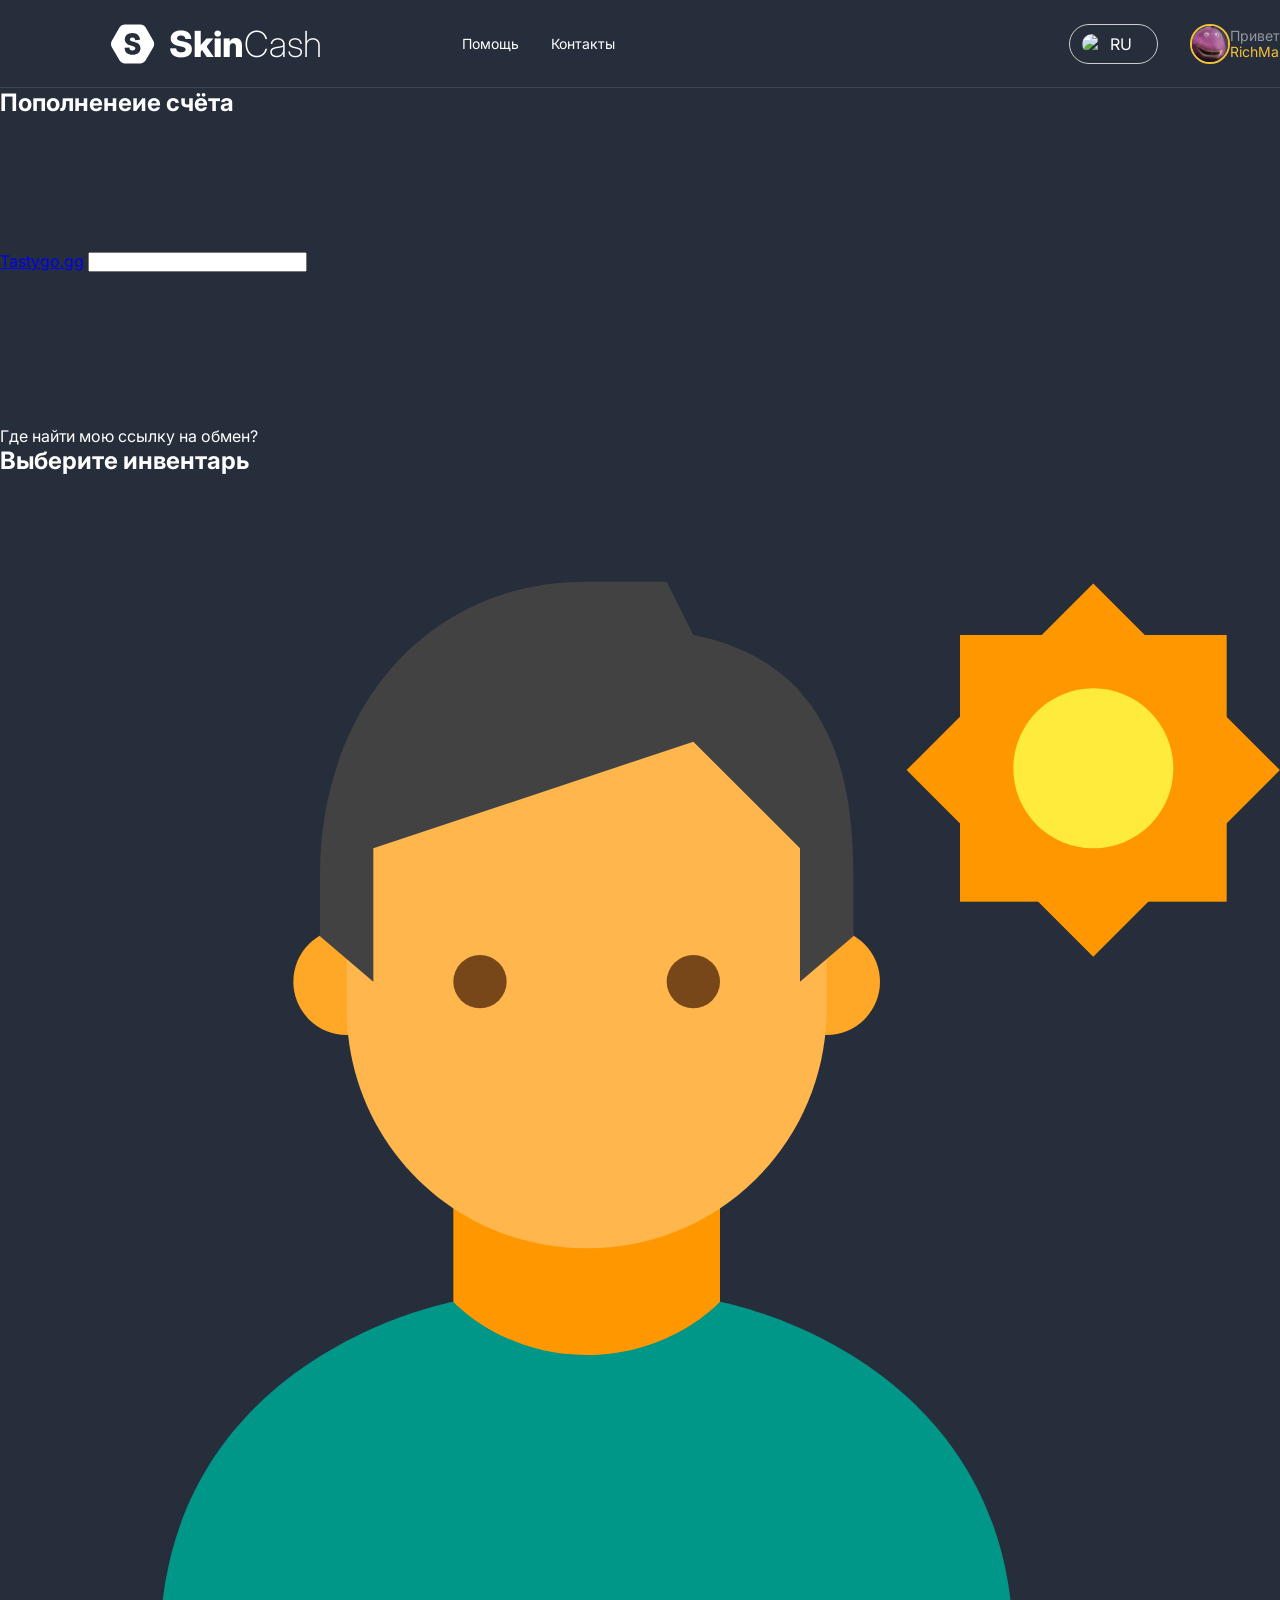
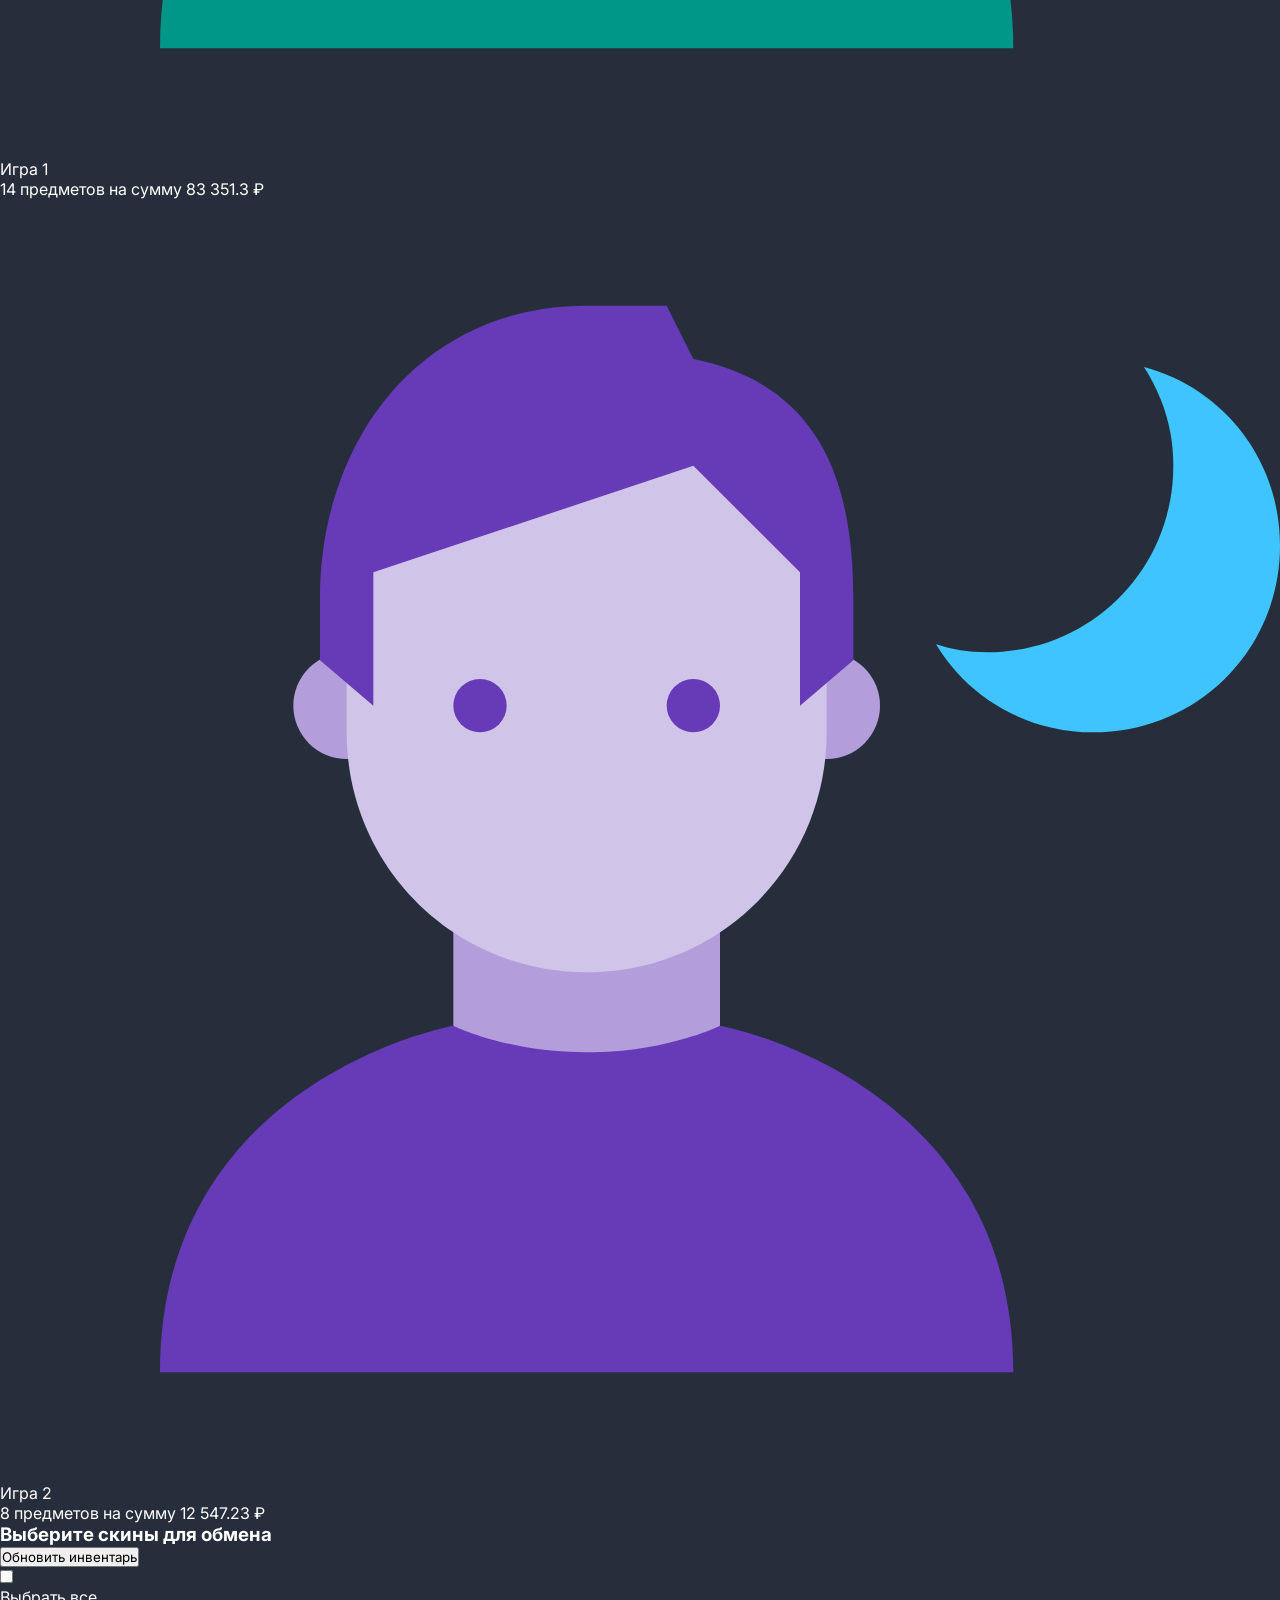
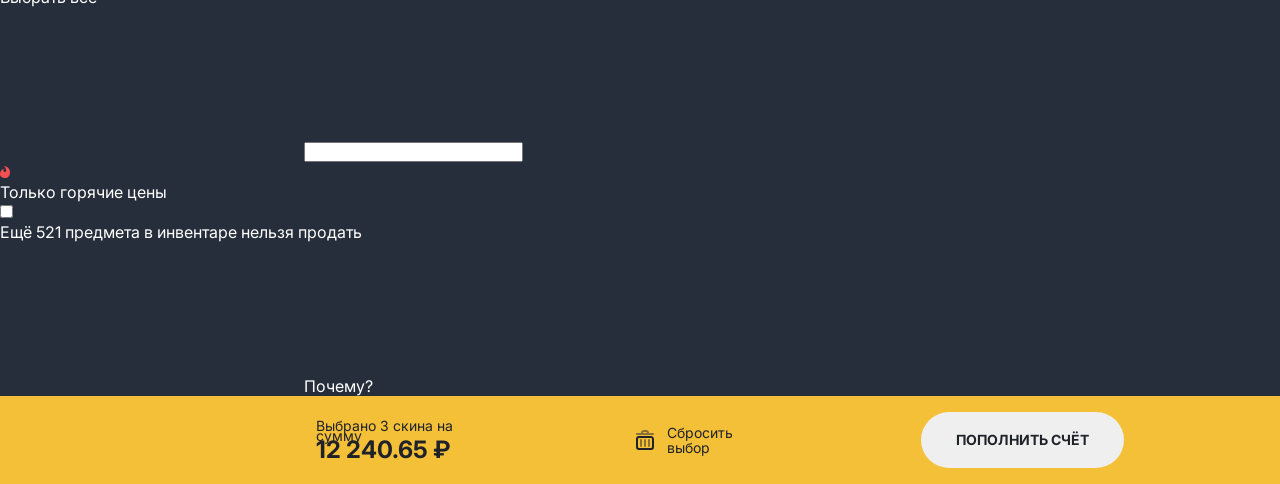
==== index.html @ 3072dd74 "working" ====
<!DOCTYPE html>
<html lang="en">
<head>
    <meta charset="UTF-8">
    <meta name="viewport" content="width=device-width, initial-scale=1.0">
    <title>Document</title>
    <link rel="stylesheet" href="styles/reset.css">         <!-- СБРОС СТИЛЕЙ -->
    <link rel="stylesheet" href="styles/header.css">        <!-- ХЕДЕР СТИЛИ -->
    <link rel="stylesheet" href="styles/items_gallery.css"> <!-- СТИЛИ ГАЛЕРЕи СКИНОВ -->
    <link rel="stylesheet" href="">
    <link rel="stylesheet" href="styles/footer.css">        <!-- СТИЛИ ФУТЕРА -->
    
    <!-- ШРИФТЫ С ГУГЛА -->
    <link rel="preconnect" href="https://fonts.googleapis.com">
    <link rel="preconnect" href="https://fonts.gstatic.com" crossorigin>
    <link href="https://fonts.googleapis.com/css2?family=Inter:ital,opsz,wght@0,14..32,100..900;1,14..32,100..900&display=swap" rel="stylesheet">
</head>
<body>
    <header>
        <div                 class="header_inner">
            <div             class="header_logo">
                <img         class="logo" src="img/logo.svg" alt="Логотип сайта">
                <div         class="logo_text"><span>Skin</span>Cash</div>
            </div>
            <nav             class="header_menu">
                <ul          class="menu_list">
                    <li      class="menu_item"><a class="link" href="#">Помощь</a></li>
                    <li      class="menu_item"><a class="link" href="#">Контакты</a></li>
                </ul>
            </nav>
            <div             class="custom-select" id="language-selector">
                <div         class="selected-option">
                    <img     src="https://flagcdn.com/ru.svg" alt="RU" />
                RU
                </div>
                <div         class="options">
                    <div     class="option" data-lang="RU">
                        <img src="https://flagcdn.com/ru.svg" alt="RU" /> RU
                    </div>
                    <div     class="option" data-lang="EN">
                        <img src="https://flagcdn.com/gb.svg" alt="EN" /> EN
                    </div>
                </div>
                <svg>
                    
                </svg>
            </div>

            <div             class="header_user">
                <img         class="user_logo" src="img/u_avatar.png" alt="Иконка пользователя">

                <div         class="user_text__container">
                    <p       class="user_text">Привет, </p>
                    <p       class="user_text_name">RichMan90210</p>
                </div>

                <div         class="user_menu">
                    <ul      class="menu_list">
                        <li  class="list_item">Профиль</li>
                        <li  class="list_item">Настройки</li>
                        <li  class="list_item">Выход</li>
                    </ul>
                </div>

                <svg>
                    
                </svg>
            </div>
        </div>
    </header>

    <main>
        <section             class="hero">
           <h1               class="hero_title">Пополненеие счёта</h1>
           <a                class="hero_link" href="#">Tastygo.gg</a>
           <input            class="hero_input" placeholder=" " type="text" name="" id="">
           <svg              class="hero_input_svg"></svg>
           <div              class="hero_question_container">
               <svg          class="hero_question_svg"></svg>
               <p            class="hero_question_text">Где найти мою ссылку на обмен?</p>
           </div>
        </section>

           <section              class="inventory">
               <h2               class="inventory_title">Выберите инвентарь</h2>
               <div              class="inventory__chooser">
                <ul>
                    <li          class="chooser_item active" data-game="game1">
                        <img     class="chooser_icon" src="img/gallery/portrait_mode.svg" alt="Игра 1">
                        <div     class="chooser_text_container">
                            <p   class="c_title">Игра 1</p>
                            <p   class="c_text">14 предметов на сумму <span class="chooser_cost">83 351.3 ₽</span></p>
                        </div>
                    </li>
                    <li         class="chooser_item active" data-game="game2">
                        <img    class="chooser_icon" src="img/gallery/night_portrait.svg" alt="Игра 2">
                        <div    class="chooser_text_container">
                            <p  class="chooser_title">Игра 2</p>
                            <p  class="chooser_text">8 предметов на сумму<span class="chooser_cost"> 12 547.23 ₽</span></p>
                        </div>
                    </li>
                </ul>
               </div>
               <h3              class="skin_choose">Выберите скины для обмена</h3>
                    
               <button          class="chooser_btn_refresh">Обновить инвентарь</button>
               <div             class="skins">
                    <div        class="skins_top">
                        <input  type="checkbox">
                        <p      class="choose_all">Выбрать все</p>
                        <svg>
                        </svg>
                        <input  class="skins_search" type="search">
                        <div    class="hotskins">
                            <img src="img/hot.svg" alt="">
                            <p  class="hotskins_text">Только горячие цены</p>
                            <input type="checkbox">
                        </div>
                        <div    class="skins_range">
                            <!-- выпадющий список  -->
                        </div>
                    </div>
           </section>

                <div        class="skins_gallery">
                    <div    class="skins-gallery" id="skins-gallery">
                        <!-- Тут будут скины, динамически подгружаемые -->
                    </div>
                </div>

                <div        class="skins_couter_summary">
                    <p      class="skins_left">Ещё 521 предмета в инвентаре нельзя продать</p>
                    <div    class="summary_inner">
                        <svg></svg>
                        <span>Почему?</span>
                    </div>
                </div>
           </div>
        
    </main>

    <footer>
        <div                class="footer_inner">
            <div            class="footer_item">
                <p          class="footer_item_text">Выбрано 3 скина на сумму</p>
                <p          class="footer_item_text_cost">12 240.65 ₽</p>
            </div>
            <div            class="footer_drop">
                <img        class="footer_drop_icon" src="img/drop.svg" alt="Иконка сброса">
                <p          class="footer_drop_text">Сбросить выбор</p>
            </div>
            <div            class="footer_btn">
                <button     class="bill">
                    Пополнить счёт
                </button>
            </div>
        </div>
    </footer>
    <script src="script/header_lang_script.js"></script>
    <script src="script/user_menu.js"></script>
    <script src="script/items_gallery.js"></script>
</body>
</html>
---- styles/header.css ----
header {
    width: 1440px;
    height: 88px;
    border-bottom: 1px solid #3D4554;
}

.header_inner {
    display: flex;
    align-items: center;
    width: 100%;
    height: 100%;
    margin-left: 111px;
}

.header_logo {
  display: flex;
  margin-right: 140px;
}

.logo {
  width: 44px;
  height: 40px;
  margin-right: 14px;
}

.logo_text span {
  font-size: 36px;
  font-weight: 800;  
}

.logo_text {
    font-size: 36px;
    font-weight: 200;
}

.header_menu {
  font-weight: normal;
  font-size: 14px;
  line-height: 1.1;
}

.header_logo,
.header_menu,
.custom-select,
.header_user {
  display: flex;
  align-items: center;
}

.menu_list {
    display: flex;
    gap: 32px;
    margin-right: 454px;
    & a {
      text-decoration: none;
      color: #fff;
    }    
}

/* ВНИМАНИЕ!!!! ДАЛЕЕ СЕКЦИИ ВАЙБОКОДИНГА!!! */
 /* Общие стили для селектора */
#language-selector {
    width: 89px;
    height: 40px;
    border: 1px solid #ccc;
    border-radius: 20px;
    cursor: pointer;
    position: relative;
    font-family: Arial, sans-serif;
    margin-right: 32px;
  }

  .selected-option {
    display: flex;
    align-items: center;
    height: 100%;
  }

  .selected-option img {
    width: 20px;
    height: 20px;
    margin: 12px 8px 12px 12px;
    border-radius: 50%;
  }

  .options {
    display: none;
    position: absolute;
    top: 100%;
    left: 0;
    width: 100%;
    border: none;
    border-radius: 0 0 8px 8px;
    background: transparent;
    z-index: 2;
  }

  #language-selector.open .options {
    display: flex;
    flex-direction: column;
  }

  .option {
    display: flex;
    align-items: center;
    cursor: pointer;
    padding-left: 12px;
  }

  .option img {
    width: 20px;
    height: 20px;
    margin-right: 8px;
    border-radius: 50%;
  }

  .option:hover {
    background-color: #3D4554;
  }

  /* user меню */
  .header_user {
  position: relative; /* чтобы позиционировать меню внутри */
  display: inline-block;
}

.user_menu {
  position: absolute;
  top: 100%;
  right: 0;
  background: #fff;
  border: 1px solid #3D4554;
  border-radius: 4px;
  opacity: 0;
  visibility: hidden;
  transform: translateY(-10px);
  transition: opacity 0.3s, transform 0.3s, visibility 0.3s;
  z-index: 2;
  min-width: 150px;
}

.header_user.show .user_menu {
  opacity: 1;
  visibility: visible;
  transform: translateY(0);
}

.user_menu ul {
  list-style: none;
  margin: 0;
  padding: 0;
}

.user_menu li {
  padding: 10px;
  cursor: pointer;
}

.user_menu li:hover {
  background-color: #f0f0f0;
}

.header_user {
  display: flex;
}

.user_logo {
  width: 40px;
  height: 40px;
  border: 2px solid #F4C038;
  border-radius: 50%;
}

.user_text {
  font-family: "Inter", sans-serif;
  font-weight: normal;
  font-size: 14px;
  line-height: 1.1;
  color: #FFF;
  opacity: 0.5;
}
.user_text_name {
  font-family: "Inter", sans-serif;
  font-weight: normal;
  font-size: 14px;
  line-height: 1.1;
  color: #F4C038;
}
---- styles/items_gallery.css ----
.skin-item {
  border: 2px solid transparent;
  cursor: pointer;
  display: inline-block;
  margin: 5px;
  padding: 5px;
  border-radius: 4px;
  transition: border 0.2s;
}
.skin-item.selected {
  border-color: rgb(5, 248, 191);
}

.chooser_item.active {
  background-color: transparent; /* или что-то ещё */
}
---- styles/footer.css ----
footer {
    width: 1440px;
    height: 88px;
    /* display: flex;
    justify-content: space-between;
    align-items: center; */
}

.footer_inner{
    display: flex;
    justify-content: space-between;
    align-items: center;
    height: 88px;
    background-color: #F4C038;
}

.footer_item {
    width: 168px;
    margin-left: 316px;
}

.footer_item_text {
    font-family: "Inter", sans-serif;
    font-weight: normal;
    font-size: 14px;
    line-height: 0.7;
    color: #20222A;
}

.footer_item_text_cost {
    font-family: "Inter", sans-serif;
    font-weight: bold;
    font-size: 24px;
    line-height: 0.75;
    color: #20222A;
}

.footer_drop {
    display: flex;
    width: 135px;
    align-items: center;
}
.footer_drop_icon {
    width: 20px;
    height: 20px;
    margin-right: 12px;
}

.footer_drop_text {
    font-weight: regular;
    font-size: 14px;
    line-height: 1.1;
    color: #20222A;
}

.footer_btn{
    margin-right: 316px;
}

.bill {
    width: 203px;
    height: 56px;
    border-radius: 48px;
    border: none;
    font-family: "Inter", sans-serif;
    font-weight: bold;
    font-size: 14px;
    line-height: 0.875;
    text-transform: uppercase;
    color: #20222A;
}
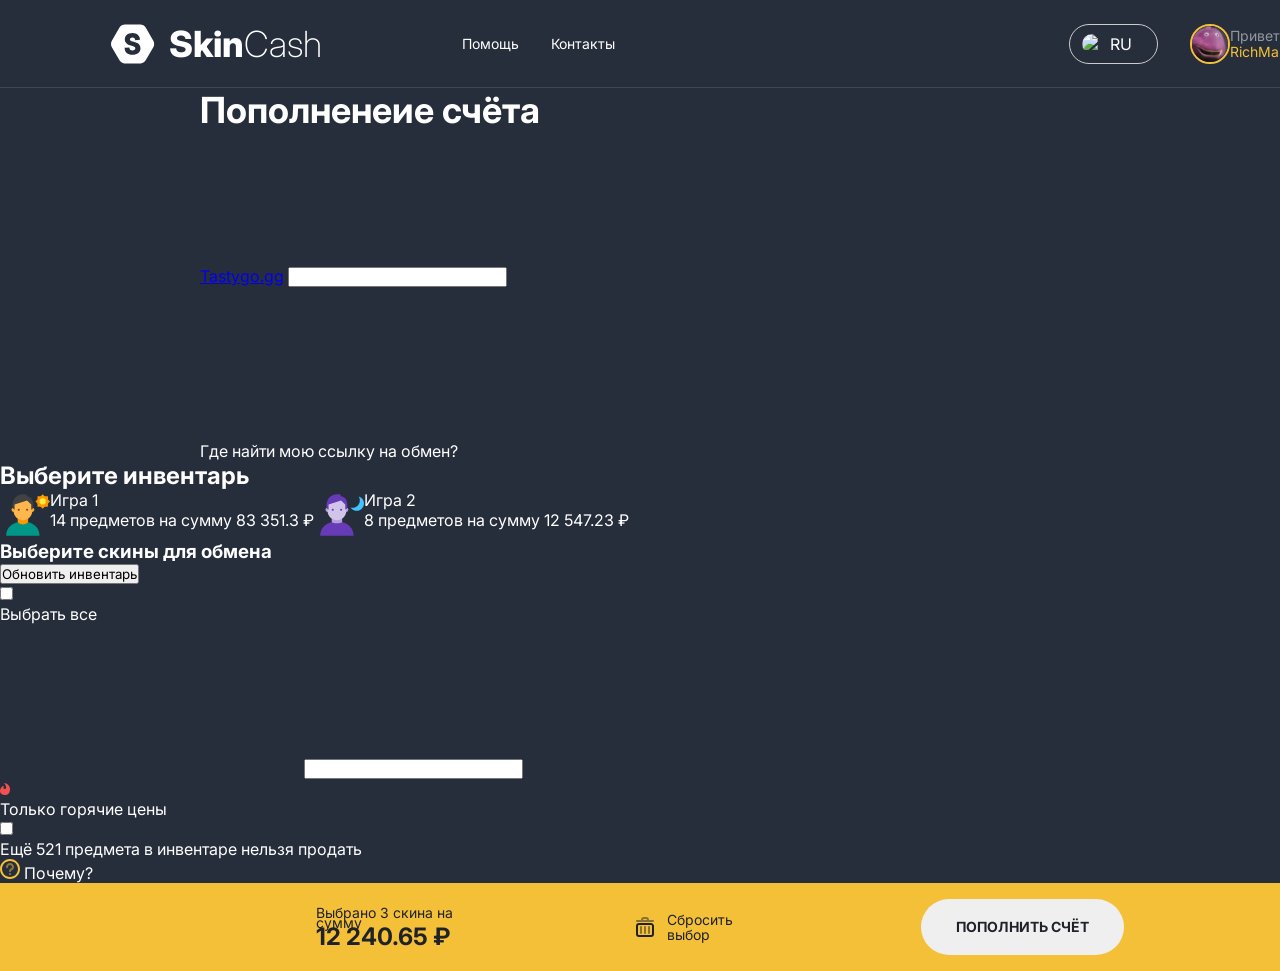
==== commit 8c5c4498: "update" ====
--- a/index.html
+++ b/index.html
@@ -7,7 +7,7 @@
     <link rel="stylesheet" href="styles/reset.css">         <!-- СБРОС СТИЛЕЙ -->
     <link rel="stylesheet" href="styles/header.css">        <!-- ХЕДЕР СТИЛИ -->
     <link rel="stylesheet" href="styles/items_gallery.css"> <!-- СТИЛИ ГАЛЕРЕи СКИНОВ -->
-    <link rel="stylesheet" href="">
+    <link rel="stylesheet" href="styles/hero.css">
     <link rel="stylesheet" href="styles/footer.css">        <!-- СТИЛИ ФУТЕРА -->
     
     <!-- ШРИФТЫ С ГУГЛА -->
@@ -81,57 +81,55 @@
            </div>
         </section>
 
-           <section              class="inventory">
-               <h2               class="inventory_title">Выберите инвентарь</h2>
-               <div              class="inventory__chooser">
-                <ul>
-                    <li          class="chooser_item active" data-game="game1">
-                        <img     class="chooser_icon" src="img/gallery/portrait_mode.svg" alt="Игра 1">
-                        <div     class="chooser_text_container">
-                            <p   class="c_title">Игра 1</p>
-                            <p   class="c_text">14 предметов на сумму <span class="chooser_cost">83 351.3 ₽</span></p>
+           <section                 class="inventory">
+               <h2                  class="inventory_title">Выберите инвентарь</h2>
+               <div                 class="inventory__chooser">
+                <ul                 class="choose_container">
+                    <li             class="chooser_item active" data-game="game1">
+                        <img        class="chooser_icon" src="img/gallery/portrait_mode.svg" alt="Игра 1">
+                        <div        class="chooser_text_container">
+                            <p      class="c_title">Игра 1</p>
+                            <p      class="c_text">14 предметов на сумму <span class="chooser_cost">83 351.3 ₽</span></p>
                         </div>
                     </li>
-                    <li         class="chooser_item active" data-game="game2">
-                        <img    class="chooser_icon" src="img/gallery/night_portrait.svg" alt="Игра 2">
-                        <div    class="chooser_text_container">
-                            <p  class="chooser_title">Игра 2</p>
-                            <p  class="chooser_text">8 предметов на сумму<span class="chooser_cost"> 12 547.23 ₽</span></p>
+                    <li             class="chooser_item" data-game="game2">
+                        <img        class="chooser_icon" src="img/gallery/night_portrait.svg" alt="Игра 2">
+                        <div        class="chooser_text_container">
+                            <p      class="chooser_title">Игра 2</p>
+                            <p      class="chooser_text">8 предметов на сумму<span class="chooser_cost"> 12 547.23 ₽</span></p>
                         </div>
                     </li>
                 </ul>
                </div>
-               <h3              class="skin_choose">Выберите скины для обмена</h3>
+               <h3                  class="skin_choose">Выберите скины для обмена</h3>
                     
-               <button          class="chooser_btn_refresh">Обновить инвентарь</button>
-               <div             class="skins">
-                    <div        class="skins_top">
-                        <input  type="checkbox">
-                        <p      class="choose_all">Выбрать все</p>
+               <button              class="chooser_btn_refresh">Обновить инвентарь</button>
+               <div                 class="skins">
+                    <div            class="skins_top">
+                        <input      class=""  type="checkbox">
+                        <p          class="choose_all">Выбрать все</p>
                         <svg>
                         </svg>
-                        <input  class="skins_search" type="search">
-                        <div    class="hotskins">
-                            <img src="img/hot.svg" alt="">
-                            <p  class="hotskins_text">Только горячие цены</p>
-                            <input type="checkbox">
+                        <input      class="skins_search" type="search">
+                        <div        class="hotskins">
+                            <img    src="img/hot.svg" alt="">
+                            <p      class="hotskins_text">Только горячие цены</p>
+                            <input  type="checkbox">
                         </div>
-                        <div    class="skins_range">
+                        <div        class="skins_range">
                             <!-- выпадющий список  -->
                         </div>
                     </div>
            </section>
 
-                <div        class="skins_gallery">
-                    <div    class="skins-gallery" id="skins-gallery">
+                <div            class="skins-gallery" id="skins-gallery">
                         <!-- Тут будут скины, динамически подгружаемые -->
-                    </div>
                 </div>
-
-                <div        class="skins_couter_summary">
-                    <p      class="skins_left">Ещё 521 предмета в инвентаре нельзя продать</p>
-                    <div    class="summary_inner">
-                        <svg></svg>
+                
+                <div                class="skins_couter_summary">
+                    <p              class="skins_left">Ещё 521 предмета в инвентаре нельзя продать</p>
+                    <div            class="summary_inner">
+                        <img src="img/why.svg" alt="">
                         <span>Почему?</span>
                     </div>
                 </div>
--- a/styles/items_gallery.css
+++ b/styles/items_gallery.css
@@ -12,5 +12,19 @@
 }
 
 .chooser_item.active {
-  background-color: transparent; /* или что-то ещё */
-}+  background-color: transparent;
+  display: flex;
+}
+
+.chooser_item {
+  display: flex;
+}
+
+.choose_container {
+  display: flex;
+}
+
+.chooser_icon {
+  width: 50px;
+  height: 50px;
+}
--- a/styles/hero.css
+++ b/styles/hero.css
@@ -0,0 +1,11 @@
+.hero {
+    margin-left: 200px;
+}
+
+.hero_title {
+    font-size: 36px;
+}
+
+.hero_input {
+    
+}
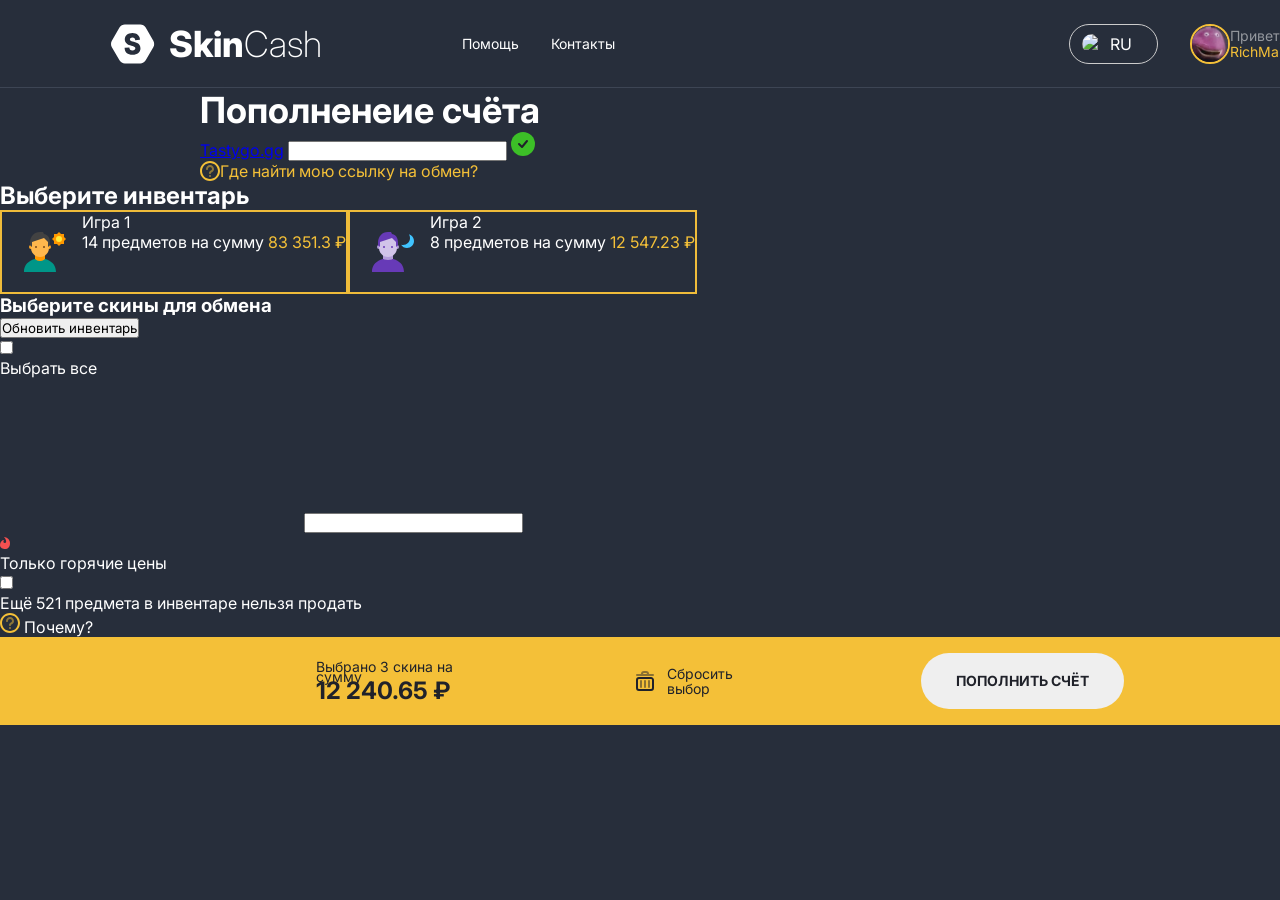
==== commit 6fa185b5: "layout" ====
--- a/index.html
+++ b/index.html
@@ -8,6 +8,7 @@
     <link rel="stylesheet" href="styles/header.css">        <!-- ХЕДЕР СТИЛИ -->
     <link rel="stylesheet" href="styles/items_gallery.css"> <!-- СТИЛИ ГАЛЕРЕи СКИНОВ -->
     <link rel="stylesheet" href="styles/hero.css">
+    <link rel="stylesheet" href="styles/inventory.css">
     <link rel="stylesheet" href="styles/footer.css">        <!-- СТИЛИ ФУТЕРА -->
     
     <!-- ШРИФТЫ С ГУГЛА -->
@@ -74,9 +75,9 @@
            <h1               class="hero_title">Пополненеие счёта</h1>
            <a                class="hero_link" href="#">Tastygo.gg</a>
            <input            class="hero_input" placeholder=" " type="text" name="" id="">
-           <svg              class="hero_input_svg"></svg>
+           <img              class="hero_input_svg" src="./img/checked.svg" alt="">
            <div              class="hero_question_container">
-               <svg          class="hero_question_svg"></svg>
+               <img          class="hero_question_svg" src="img/why.svg"    alt="">
                <p            class="hero_question_text">Где найти мою ссылку на обмен?</p>
            </div>
         </section>
@@ -106,7 +107,7 @@
                <button              class="chooser_btn_refresh">Обновить инвентарь</button>
                <div                 class="skins">
                     <div            class="skins_top">
-                        <input      class=""  type="checkbox">
+                        <input      class="" type="checkbox">
                         <p          class="choose_all">Выбрать все</p>
                         <svg>
                         </svg>
@@ -122,15 +123,15 @@
                     </div>
            </section>
 
-                <div            class="skins-gallery" id="skins-gallery">
+                <div                class="skins-gallery" id="skins-gallery">
                         <!-- Тут будут скины, динамически подгружаемые -->
                 </div>
                 
                 <div                class="skins_couter_summary">
                     <p              class="skins_left">Ещё 521 предмета в инвентаре нельзя продать</p>
                     <div            class="summary_inner">
-                        <img src="img/why.svg" alt="">
-                        <span>Почему?</span>
+                        <img        class="why_img" src="img/why.svg" alt="">
+                        <span       class="why_text">Почему?</span>
                     </div>
                 </div>
            </div>
--- a/styles/hero.css
+++ b/styles/hero.css
@@ -8,4 +8,12 @@
 
 .hero_input {
     
+}
+
+.hero_question_container {
+    display: flex;
+}
+
+.hero_question_text {
+    color: #F4C038;
 }
--- a/styles/inventory.css
+++ b/styles/inventory.css
@@ -0,0 +1,21 @@
+
+
+
+
+
+
+
+.chooser_item {
+    border: 2px solid #EFBC3A;
+    border-left: ;
+}
+
+.chooser_cost {
+    color: #F4C038;
+}
+
+.chooser_icon {
+    width: 48px;
+    height: 48px;
+    margin: 16px;    
+}
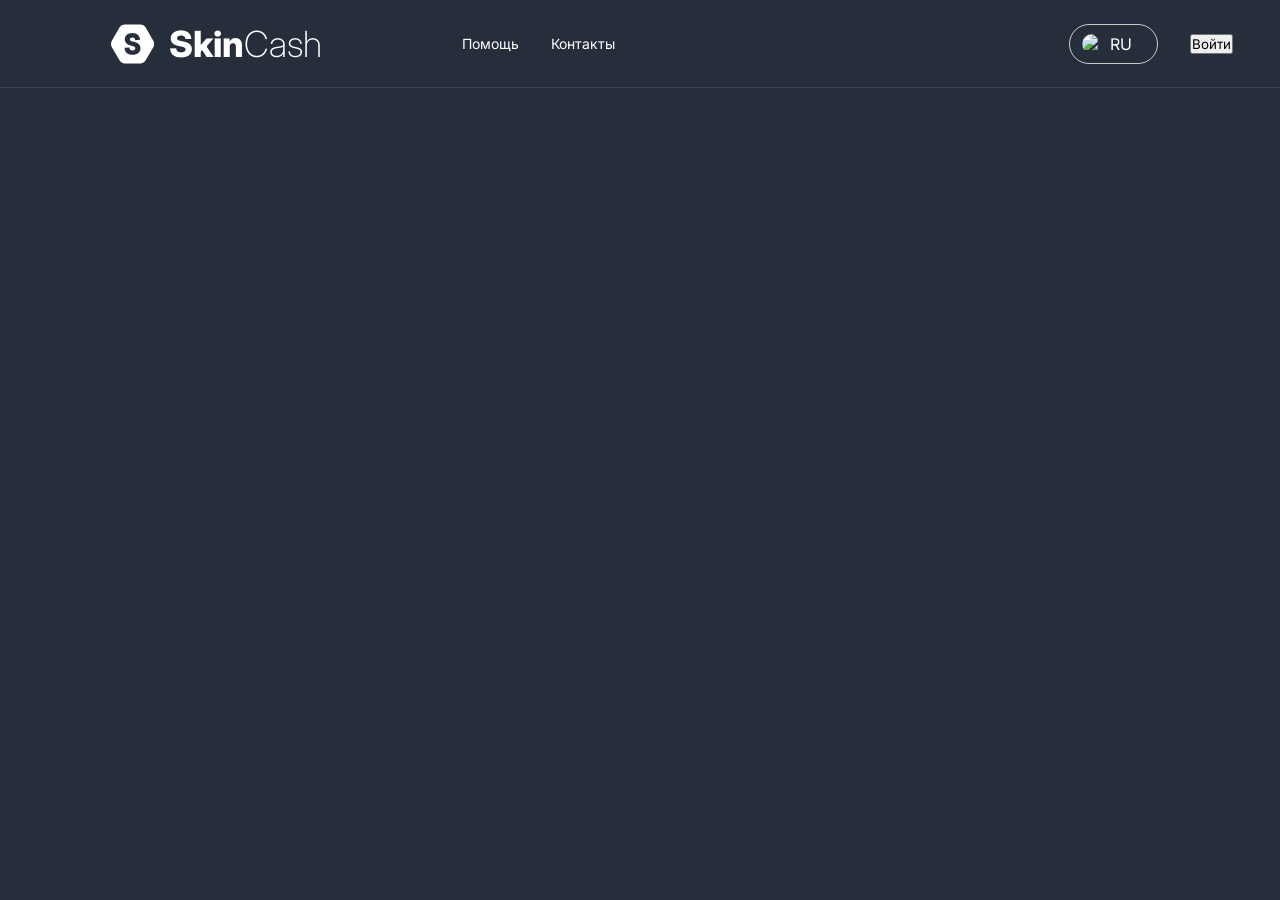
==== commit 56e62f38: "rrework index" ====
--- a/index.html
+++ b/index.html
@@ -4,12 +4,9 @@
     <meta charset="UTF-8">
     <meta name="viewport" content="width=device-width, initial-scale=1.0">
     <title>Document</title>
-    <link rel="stylesheet" href="styles/reset.css">         <!-- СБРОС СТИЛЕЙ -->
-    <link rel="stylesheet" href="styles/header.css">        <!-- ХЕДЕР СТИЛИ -->
-    <link rel="stylesheet" href="styles/items_gallery.css"> <!-- СТИЛИ ГАЛЕРЕи СКИНОВ -->
-    <link rel="stylesheet" href="styles/hero.css">
-    <link rel="stylesheet" href="styles/inventory.css">
-    <link rel="stylesheet" href="styles/footer.css">        <!-- СТИЛИ ФУТЕРА -->
+    <link rel="stylesheet" href="styles/reset.css">
+    <link rel="stylesheet" href="styles/header.css">
+    <link rel="stylesheet" href="styles/footer.css">
     
     <!-- ШРИФТЫ С ГУГЛА -->
     <link rel="preconnect" href="https://fonts.googleapis.com">
@@ -47,116 +44,13 @@
                 </svg>
             </div>
 
-            <div             class="header_user">
-                <img         class="user_logo" src="img/u_avatar.png" alt="Иконка пользователя">
+            <button class="header_login">
+                Войти
+            </button>
 
-                <div         class="user_text__container">
-                    <p       class="user_text">Привет, </p>
-                    <p       class="user_text_name">RichMan90210</p>
-                </div>
+        </div>
 
-                <div         class="user_menu">
-                    <ul      class="menu_list">
-                        <li  class="list_item">Профиль</li>
-                        <li  class="list_item">Настройки</li>
-                        <li  class="list_item">Выход</li>
-                    </ul>
-                </div>
-
-                <svg>
-                    
-                </svg>
-            </div>
-        </div>
     </header>
-
-    <main>
-        <section             class="hero">
-           <h1               class="hero_title">Пополненеие счёта</h1>
-           <a                class="hero_link" href="#">Tastygo.gg</a>
-           <input            class="hero_input" placeholder=" " type="text" name="" id="">
-           <img              class="hero_input_svg" src="./img/checked.svg" alt="">
-           <div              class="hero_question_container">
-               <img          class="hero_question_svg" src="img/why.svg"    alt="">
-               <p            class="hero_question_text">Где найти мою ссылку на обмен?</p>
-           </div>
-        </section>
-
-           <section                 class="inventory">
-               <h2                  class="inventory_title">Выберите инвентарь</h2>
-               <div                 class="inventory__chooser">
-                <ul                 class="choose_container">
-                    <li             class="chooser_item active" data-game="game1">
-                        <img        class="chooser_icon" src="img/gallery/portrait_mode.svg" alt="Игра 1">
-                        <div        class="chooser_text_container">
-                            <p      class="c_title">Игра 1</p>
-                            <p      class="c_text">14 предметов на сумму <span class="chooser_cost">83 351.3 ₽</span></p>
-                        </div>
-                    </li>
-                    <li             class="chooser_item" data-game="game2">
-                        <img        class="chooser_icon" src="img/gallery/night_portrait.svg" alt="Игра 2">
-                        <div        class="chooser_text_container">
-                            <p      class="chooser_title">Игра 2</p>
-                            <p      class="chooser_text">8 предметов на сумму<span class="chooser_cost"> 12 547.23 ₽</span></p>
-                        </div>
-                    </li>
-                </ul>
-               </div>
-               <h3                  class="skin_choose">Выберите скины для обмена</h3>
-                    
-               <button              class="chooser_btn_refresh">Обновить инвентарь</button>
-               <div                 class="skins">
-                    <div            class="skins_top">
-                        <input      class="" type="checkbox">
-                        <p          class="choose_all">Выбрать все</p>
-                        <svg>
-                        </svg>
-                        <input      class="skins_search" type="search">
-                        <div        class="hotskins">
-                            <img    src="img/hot.svg" alt="">
-                            <p      class="hotskins_text">Только горячие цены</p>
-                            <input  type="checkbox">
-                        </div>
-                        <div        class="skins_range">
-                            <!-- выпадющий список  -->
-                        </div>
-                    </div>
-           </section>
-
-                <div                class="skins-gallery" id="skins-gallery">
-                        <!-- Тут будут скины, динамически подгружаемые -->
-                </div>
-                
-                <div                class="skins_couter_summary">
-                    <p              class="skins_left">Ещё 521 предмета в инвентаре нельзя продать</p>
-                    <div            class="summary_inner">
-                        <img        class="why_img" src="img/why.svg" alt="">
-                        <span       class="why_text">Почему?</span>
-                    </div>
-                </div>
-           </div>
-        
-    </main>
-
-    <footer>
-        <div                class="footer_inner">
-            <div            class="footer_item">
-                <p          class="footer_item_text">Выбрано 3 скина на сумму</p>
-                <p          class="footer_item_text_cost">12 240.65 ₽</p>
-            </div>
-            <div            class="footer_drop">
-                <img        class="footer_drop_icon" src="img/drop.svg" alt="Иконка сброса">
-                <p          class="footer_drop_text">Сбросить выбор</p>
-            </div>
-            <div            class="footer_btn">
-                <button     class="bill">
-                    Пополнить счёт
-                </button>
-            </div>
-        </div>
-    </footer>
-    <script src="script/header_lang_script.js"></script>
-    <script src="script/user_menu.js"></script>
-    <script src="script/items_gallery.js"></script>
+    
 </body>
 </html>
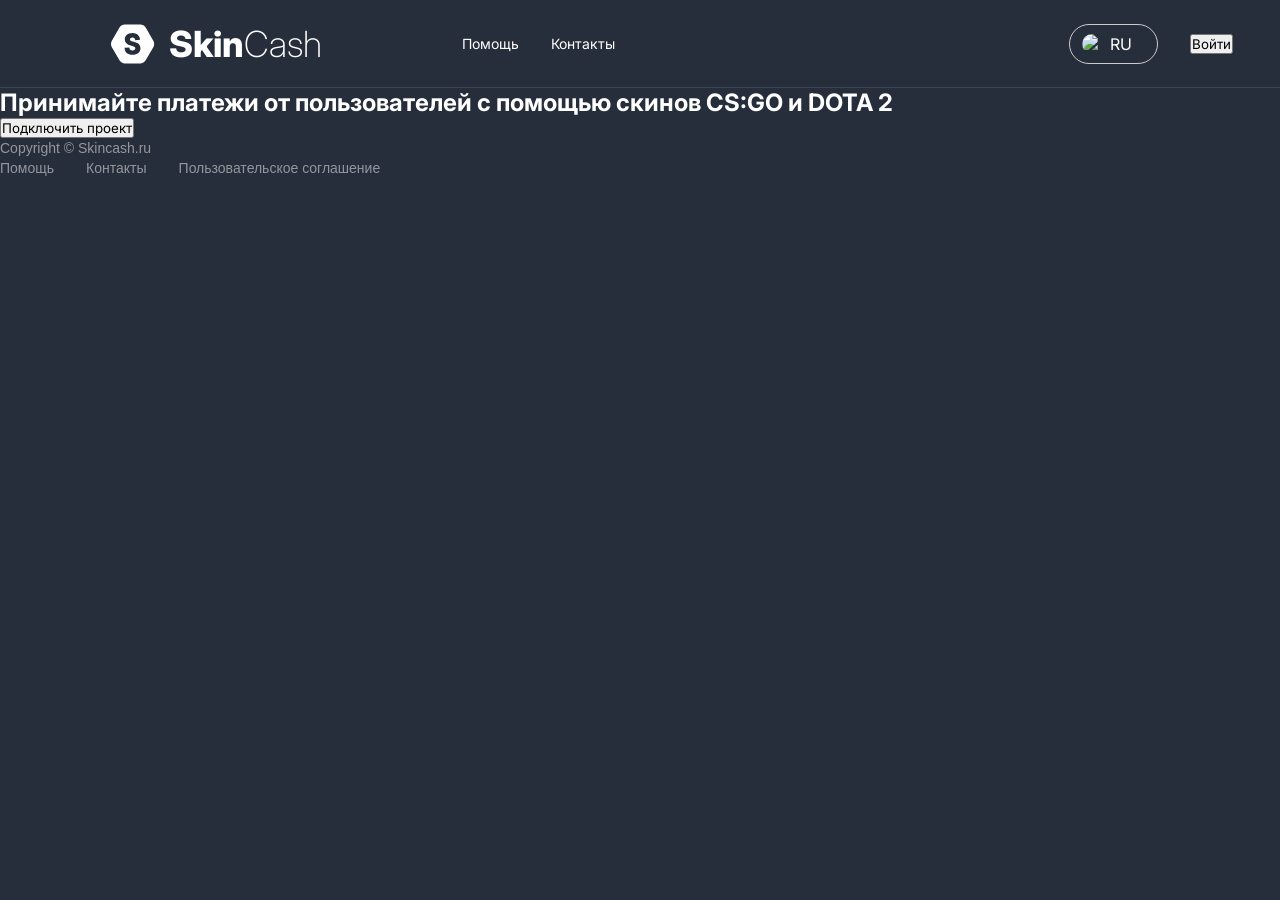
==== commit c84713fe: "styles name fix" ====
--- a/index.html
+++ b/index.html
@@ -1,5 +1,6 @@
 <!DOCTYPE html>
 <html lang="en">
+
 <head>
     <meta charset="UTF-8">
     <meta name="viewport" content="width=device-width, initial-scale=1.0">
@@ -7,40 +8,43 @@
     <link rel="stylesheet" href="styles/reset.css">
     <link rel="stylesheet" href="styles/header.css">
     <link rel="stylesheet" href="styles/footer.css">
-    
+
     <!-- ШРИФТЫ С ГУГЛА -->
     <link rel="preconnect" href="https://fonts.googleapis.com">
     <link rel="preconnect" href="https://fonts.gstatic.com" crossorigin>
-    <link href="https://fonts.googleapis.com/css2?family=Inter:ital,opsz,wght@0,14..32,100..900;1,14..32,100..900&display=swap" rel="stylesheet">
+    <link
+        href="https://fonts.googleapis.com/css2?family=Inter:ital,opsz,wght@0,14..32,100..900;1,14..32,100..900&display=swap"
+        rel="stylesheet">
 </head>
+
 <body>
     <header>
-        <div                 class="header_inner">
-            <div             class="header_logo">
-                <img         class="logo" src="img/logo.svg" alt="Логотип сайта">
-                <div         class="logo_text"><span>Skin</span>Cash</div>
+        <div class="header_inner">
+            <div class="header_logo">
+                <img class="logo" src="img/logo.svg" alt="Логотип сайта">
+                <div class="logo_text"><span>Skin</span>Cash</div>
             </div>
-            <nav             class="header_menu">
-                <ul          class="menu_list">
-                    <li      class="menu_item"><a class="link" href="#">Помощь</a></li>
-                    <li      class="menu_item"><a class="link" href="#">Контакты</a></li>
+            <nav class="header_menu">
+                <ul class="menu_list">
+                    <li class="menu_item"><a class="link" href="#">Помощь</a></li>
+                    <li class="menu_item"><a class="link" href="#">Контакты</a></li>
                 </ul>
             </nav>
-            <div             class="custom-select" id="language-selector">
-                <div         class="selected-option">
-                    <img     src="https://flagcdn.com/ru.svg" alt="RU" />
-                RU
+            <div class="custom-select" id="language-selector">
+                <div class="selected-option">
+                    <img src="https://flagcdn.com/ru.svg" alt="RU" />
+                    RU
                 </div>
-                <div         class="options">
-                    <div     class="option" data-lang="RU">
+                <div class="options">
+                    <div class="option" data-lang="RU">
                         <img src="https://flagcdn.com/ru.svg" alt="RU" /> RU
                     </div>
-                    <div     class="option" data-lang="EN">
+                    <div class="option" data-lang="EN">
                         <img src="https://flagcdn.com/gb.svg" alt="EN" /> EN
                     </div>
                 </div>
                 <svg>
-                    
+
                 </svg>
             </div>
 
@@ -51,6 +55,36 @@
         </div>
 
     </header>
-    
+
+    <main>
+
+        <section>
+            <h1>
+                Принимайте платежи от пользователей с помощью скинов CS:GO и DOTA 2
+            </h1>
+
+            <button>
+                Подключить проект
+            </button>
+        </section>
+
+    </main>
+
+    <footer class="footer">
+        <div class="footer_copyright">Copyright © Skincash.ru</div>
+        <ul class="footer_list">
+            <li class="list_item">
+                Помощь
+            </li>
+            <li class="list_item">
+                Контакты
+            </li>
+            <li class="list_item">
+                Пользовательское соглашение
+            </li>
+        </ul>
+
+    </footer>
 </body>
+
 </html>
--- a/styles/footer.css
+++ b/styles/footer.css
@@ -1,71 +1,37 @@
-footer {
-    width: 1440px;
-    height: 88px;
-    /* display: flex;
-    justify-content: space-between;
-    align-items: center; */
+.footer {
+  background: var(--podlozhka, #272E3B);
+  width: 1440px;
+  height: 48px;
 }
 
-.footer_inner{
-    display: flex;
-    justify-content: space-between;
-    align-items: center;
-    height: 88px;
-    background-color: #F4C038;
+.footer_copyright {
+  font-family: var(--text-medium-font-family, "Rubik-Regular", sans-serif);
+  font-size: var(--text-medium-font-size, 14px);
+  font-weight: var(--text-medium-font-weight, 400);
+  line-height: var(--text-medium-line-height, 20px);
+  text-align: left;
+  color: var(--vtorostepennyj-tekst, rgba(255, 255, 255, 0.5));
+  display: flex;
+  align-items: center;
+  justify-content: flex-start;
 }
 
-.footer_item {
-    width: 168px;
-    margin-left: 316px;
+.footer_list {
+  display: flex;
+  flex-direction: row;
+  gap: 32px;
+  align-items: flex-start;
+  justify-content: flex-start;
 }
 
-.footer_item_text {
-    font-family: "Inter", sans-serif;
-    font-weight: normal;
-    font-size: 14px;
-    line-height: 0.7;
-    color: #20222A;
-}
-
-.footer_item_text_cost {
-    font-family: "Inter", sans-serif;
-    font-weight: bold;
-    font-size: 24px;
-    line-height: 0.75;
-    color: #20222A;
-}
-
-.footer_drop {
-    display: flex;
-    width: 135px;
-    align-items: center;
-}
-.footer_drop_icon {
-    width: 20px;
-    height: 20px;
-    margin-right: 12px;
-}
-
-.footer_drop_text {
-    font-weight: regular;
-    font-size: 14px;
-    line-height: 1.1;
-    color: #20222A;
-}
-
-.footer_btn{
-    margin-right: 316px;
-}
-
-.bill {
-    width: 203px;
-    height: 56px;
-    border-radius: 48px;
-    border: none;
-    font-family: "Inter", sans-serif;
-    font-weight: bold;
-    font-size: 14px;
-    line-height: 0.875;
-    text-transform: uppercase;
-    color: #20222A;
+.list_item {
+  color: var(--vtorostepennyj-tekst, rgba(255, 255, 255, 0.5));
+  text-align: left;
+  font-family: var(--text-medium-font-family, "Rubik-Regular", sans-serif);
+  font-size: var(--text-medium-font-size, 14px);
+  line-height: var(--text-medium-line-height, 20px);
+  font-weight: var(--text-medium-font-weight, 400);
+  display: flex;
+  align-items: center;
+  justify-content: flex-start;
 }
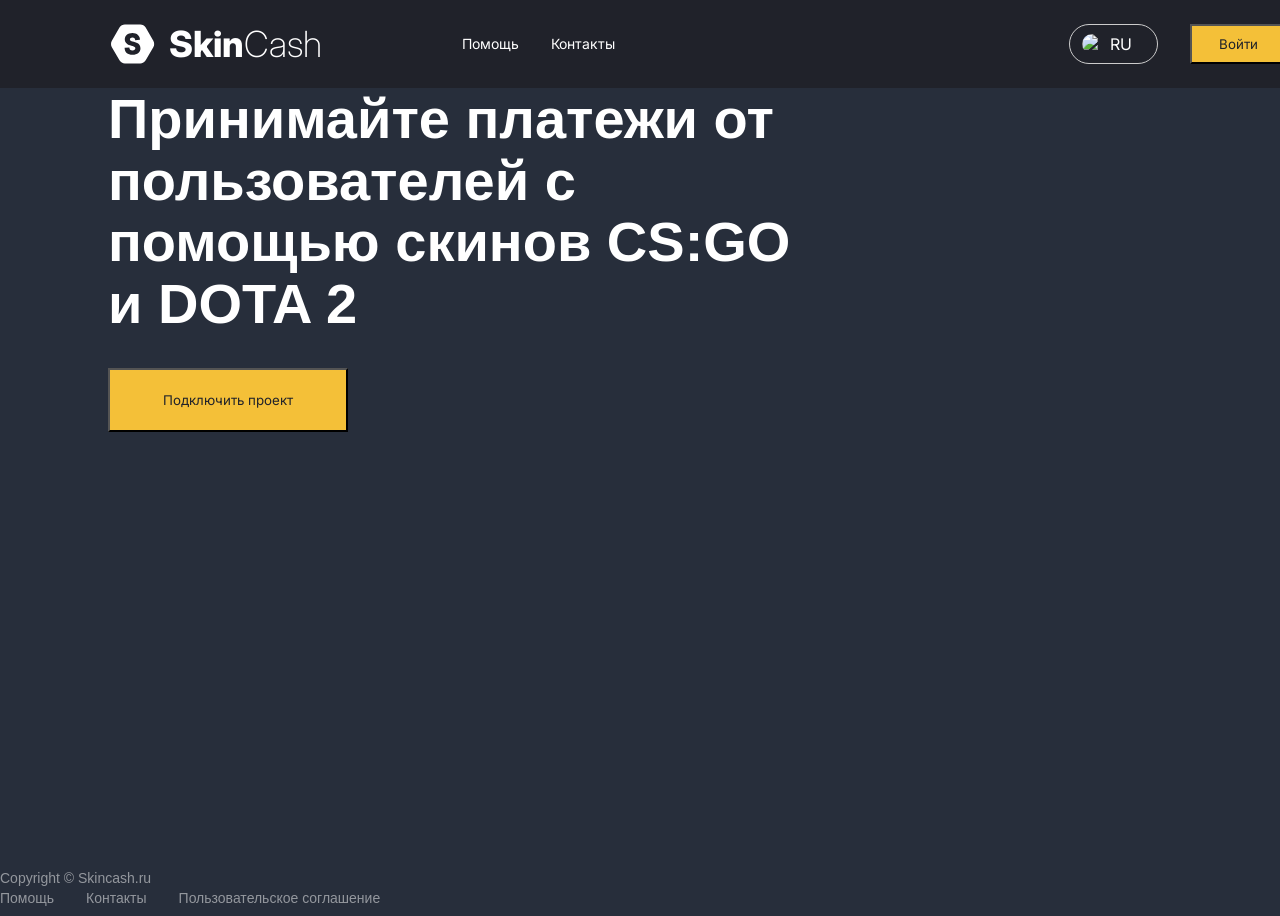
==== commit 6cf7d012: "some changes" ====
--- a/index.html
+++ b/index.html
@@ -1,5 +1,5 @@
 <!DOCTYPE html>
-<html lang="en">
+<html lang="ru">
 
 <head>
     <meta charset="UTF-8">
@@ -7,6 +7,7 @@
     <title>Document</title>
     <link rel="stylesheet" href="styles/reset.css">
     <link rel="stylesheet" href="styles/header.css">
+    <link rel="stylesheet" href="styles/main.css">
     <link rel="stylesheet" href="styles/footer.css">
 
     <!-- ШРИФТЫ С ГУГЛА -->
@@ -20,16 +21,28 @@
 <body>
     <header>
         <div class="header_inner">
+
             <div class="header_logo">
                 <img class="logo" src="img/logo.svg" alt="Логотип сайта">
                 <div class="logo_text"><span>Skin</span>Cash</div>
             </div>
+
             <nav class="header_menu">
+
                 <ul class="menu_list">
-                    <li class="menu_item"><a class="link" href="#">Помощь</a></li>
-                    <li class="menu_item"><a class="link" href="#">Контакты</a></li>
+                    <li class="menu_item">
+                        <a class="link" href="#">Помощь
+                        </a>
+                    </li>
+                    <li class="menu_item">
+                        <a class="link" href="#">
+                            Контакты
+                        </a>
+                    </li>
                 </ul>
+
             </nav>
+
             <div class="custom-select" id="language-selector">
                 <div class="selected-option">
                     <img src="https://flagcdn.com/ru.svg" alt="RU" />
@@ -46,6 +59,7 @@
                 <svg>
 
                 </svg>
+
             </div>
 
             <button class="header_login">
@@ -59,7 +73,7 @@
     <main>
 
         <section>
-            <h1>
+            <h1 class="main_title">
                 Принимайте платежи от пользователей с помощью скинов CS:GO и DOTA 2
             </h1>
 
--- a/styles/header.css
+++ b/styles/header.css
@@ -1,13 +1,13 @@
 header {
     width: 1440px;
     height: 88px;
-    border-bottom: 1px solid #3D4554;
+    background-color: #20222A;
 }
 
 .header_inner {
     display: flex;
     align-items: center;
-    width: 100%;
+    width: 1440px;
     height: 100%;
     margin-left: 111px;
 }
@@ -160,30 +160,10 @@
   background-color: #f0f0f0;
 }
 
-.header_user {
-  display: flex;
+.header_login {
+    width: 97px;
+    height: 40px;
+    background-color: #F4C038;
+    color: #20222A;
 }
 
-.user_logo {
-  width: 40px;
-  height: 40px;
-  border: 2px solid #F4C038;
-  border-radius: 50%;
-}
-
-.user_text {
-  font-family: "Inter", sans-serif;
-  font-weight: normal;
-  font-size: 14px;
-  line-height: 1.1;
-  color: #FFF;
-  opacity: 0.5;
-}
-.user_text_name {
-  font-family: "Inter", sans-serif;
-  font-weight: normal;
-  font-size: 14px;
-  line-height: 1.1;
-  color: #F4C038;
-}
-
--- a/styles/main.css
+++ b/styles/main.css
@@ -0,0 +1,30 @@
+main {
+    width:1440px;
+    height: 780px;
+    background-image: url('../img/main-bg.png');
+    background-size: cover;
+    background-repeat: no-repeat;
+    background-position: center; 
+}
+
+section {
+    margin-left: 108px;
+}
+
+.main_title {
+    width: 704px;
+    height: 240px;
+    font-family: 'Rubik', sans-serif;
+    font-weight: bold;
+    font-size: 56px;
+    line-height: 1.1;
+    color: #fff;
+    margin-bottom: 40px;
+}
+
+button {
+    width: 240px;
+    height: 64px;
+    background: #F4C038;
+    color: #20222A;
+}
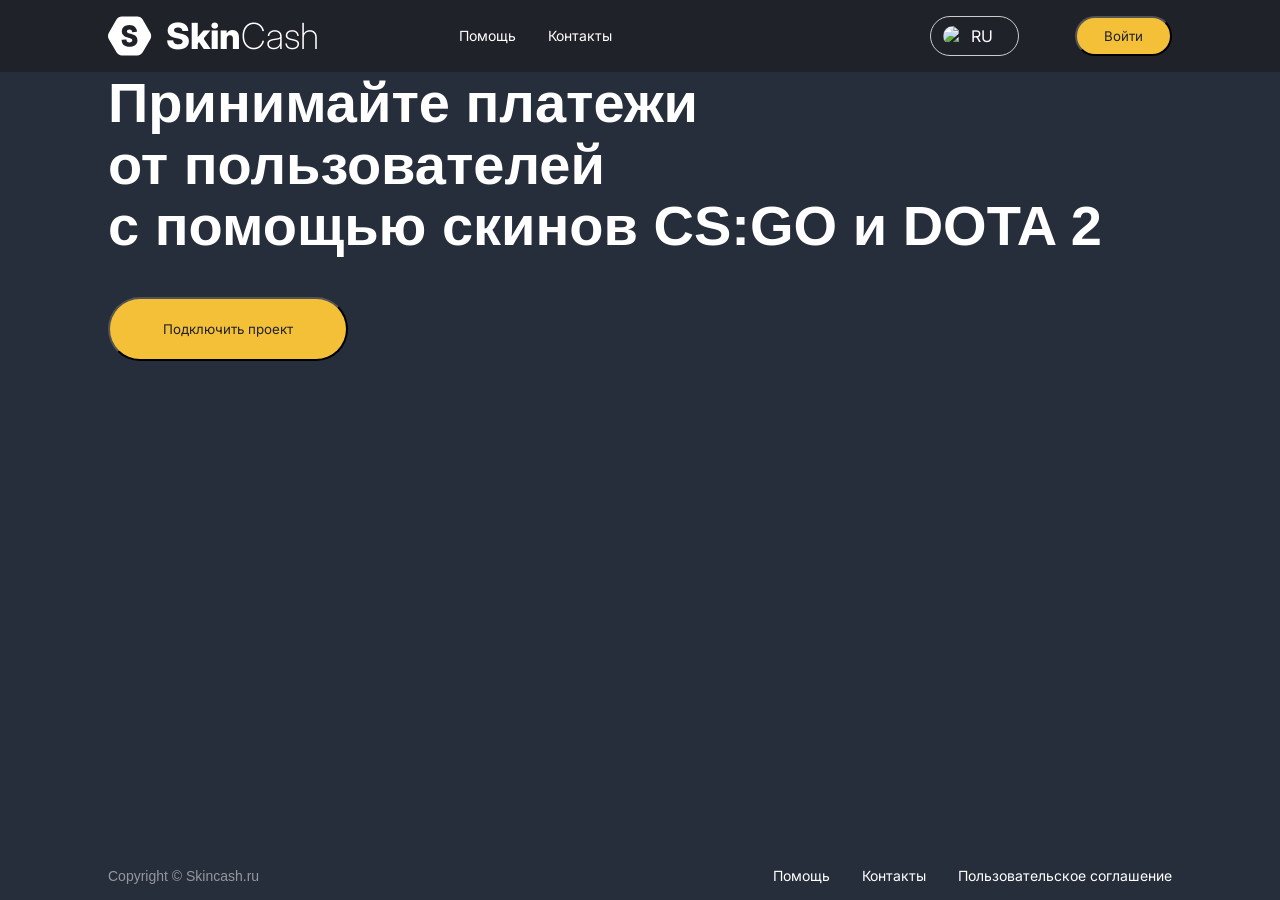
==== commit 27696a2b: "fix horizontal scroll" ====
--- a/index.html
+++ b/index.html
@@ -31,7 +31,8 @@
 
                 <ul class="menu_list">
                     <li class="menu_item">
-                        <a class="link" href="#">Помощь
+                        <a class="link" href="#">
+                            Помощь
                         </a>
                     </li>
                     <li class="menu_item">
@@ -43,41 +44,38 @@
 
             </nav>
 
-            <div class="custom-select" id="language-selector">
-                <div class="selected-option">
-                    <img src="https://flagcdn.com/ru.svg" alt="RU" />
-                    RU
+            <div class="header_left">
+                <div class="custom-select" id="language-selector">
+                    <div class="selected-option">
+                        <img src="https://flagcdn.com/ru.svg" alt="RU" />
+                        RU
+                    </div>
+                    <div class="options">
+                        <div class="option" data-lang="RU">
+                            <img src="https://flagcdn.com/ru.svg" alt="RU" /> RU
+                        </div>
+                        <div class="option" data-lang="EN">
+                            <img src="https://flagcdn.com/gb.svg" alt="EN" /> EN
+                        </div>
+                    </div>
+                    <svg>
+                    </svg>
                 </div>
-                <div class="options">
-                    <div class="option" data-lang="RU">
-                        <img src="https://flagcdn.com/ru.svg" alt="RU" /> RU
-                    </div>
-                    <div class="option" data-lang="EN">
-                        <img src="https://flagcdn.com/gb.svg" alt="EN" /> EN
-                    </div>
-                </div>
-                <svg>
-
-                </svg>
-
+                <button class="header_btn">
+                    Войти
+                </button>
             </div>
-
-            <button class="header_login">
-                Войти
-            </button>
-
         </div>
-
     </header>
 
     <main>
 
         <section>
             <h1 class="main_title">
-                Принимайте платежи от пользователей с помощью скинов CS:GO и DOTA 2
+                Принимайте платежи<br> от пользователей<br> с помощью скинов CS:GO и DOTA 2
             </h1>
 
-            <button>
+            <button class="main_btn">
                 Подключить проект
             </button>
         </section>
@@ -88,13 +86,13 @@
         <div class="footer_copyright">Copyright © Skincash.ru</div>
         <ul class="footer_list">
             <li class="list_item">
-                Помощь
+                <a href="#">Помощь</a>
             </li>
             <li class="list_item">
-                Контакты
+                <a href="#">Контакты</a>
             </li>
             <li class="list_item">
-                Пользовательское соглашение
+                <a href="#">Пользовательское соглашение</a>
             </li>
         </ul>
 
--- a/styles/header.css
+++ b/styles/header.css
@@ -1,20 +1,22 @@
 header {
-    width: 1440px;
-    height: 88px;
+    /* max-width: 1440px; */
+    width: 100%;
+    height: 72px;
+    /* margin: 0 auto; */
     background-color: #20222A;
 }
 
 .header_inner {
     display: flex;
+    justify-content: space-between;
     align-items: center;
-    width: 1440px;
+    width: 100%;
     height: 100%;
-    margin-left: 111px;
+    padding: 0 108px;
 }
 
 .header_logo {
   display: flex;
-  margin-right: 140px;
 }
 
 .logo {
@@ -37,6 +39,8 @@
   font-weight: normal;
   font-size: 14px;
   line-height: 1.1;
+  margin-right: auto;
+    margin-left: 140px;
 }
 
 .header_logo,
@@ -49,12 +53,17 @@
 
 .menu_list {
     display: flex;
-    gap: 32px;
-    margin-right: 454px;
-    & a {
-      text-decoration: none;
-      color: #fff;
-    }    
+    gap: 32px;  
+}
+
+.header_left {
+  display: flex;
+  gap: 24px;
+}
+
+.menu_list a {
+    text-decoration: none;
+    color: #fff;
 }
 
 /* ВНИМАНИЕ!!!! ДАЛЕЕ СЕКЦИИ ВАЙБОКОДИНГА!!! */
@@ -160,9 +169,10 @@
   background-color: #f0f0f0;
 }
 
-.header_login {
+.header_btn {
     width: 97px;
     height: 40px;
+    border-radius: 48px;
     background-color: #F4C038;
     color: #20222A;
 }
--- a/styles/main.css
+++ b/styles/main.css
@@ -1,19 +1,16 @@
 main {
-    width:1440px;
+    /* max-width: 1440px; */
+    
+    width: 100%;
     height: 780px;
-    background-image: url('../img/main-bg.png');
-    background-size: cover;
-    background-repeat: no-repeat;
-    background-position: center; 
+    /* margin: 0 auto; */
 }
 
 section {
-    margin-left: 108px;
+    padding-left: 108px;
 }
 
 .main_title {
-    width: 704px;
-    height: 240px;
     font-family: 'Rubik', sans-serif;
     font-weight: bold;
     font-size: 56px;
@@ -22,9 +19,10 @@
     margin-bottom: 40px;
 }
 
-button {
+.main_btn {
     width: 240px;
     height: 64px;
+    border-radius: 48px;
     background: #F4C038;
     color: #20222A;
 }
--- a/styles/footer.css
+++ b/styles/footer.css
@@ -1,7 +1,11 @@
 .footer {
+  align-items: center;
+  width: 100%;
+  height: 48px;
+  display: flex;
+  padding: 14px 108px;
+  justify-content: space-between;
   background: var(--podlozhka, #272E3B);
-  width: 1440px;
-  height: 48px;
 }
 
 .footer_copyright {
@@ -9,19 +13,13 @@
   font-size: var(--text-medium-font-size, 14px);
   font-weight: var(--text-medium-font-weight, 400);
   line-height: var(--text-medium-line-height, 20px);
-  text-align: left;
   color: var(--vtorostepennyj-tekst, rgba(255, 255, 255, 0.5));
-  display: flex;
-  align-items: center;
-  justify-content: flex-start;
 }
 
 .footer_list {
   display: flex;
-  flex-direction: row;
+  justify-content: space-between;
   gap: 32px;
-  align-items: flex-start;
-  justify-content: flex-start;
 }
 
 .list_item {
@@ -31,7 +29,4 @@
   font-size: var(--text-medium-font-size, 14px);
   line-height: var(--text-medium-line-height, 20px);
   font-weight: var(--text-medium-font-weight, 400);
-  display: flex;
-  align-items: center;
-  justify-content: flex-start;
 }
